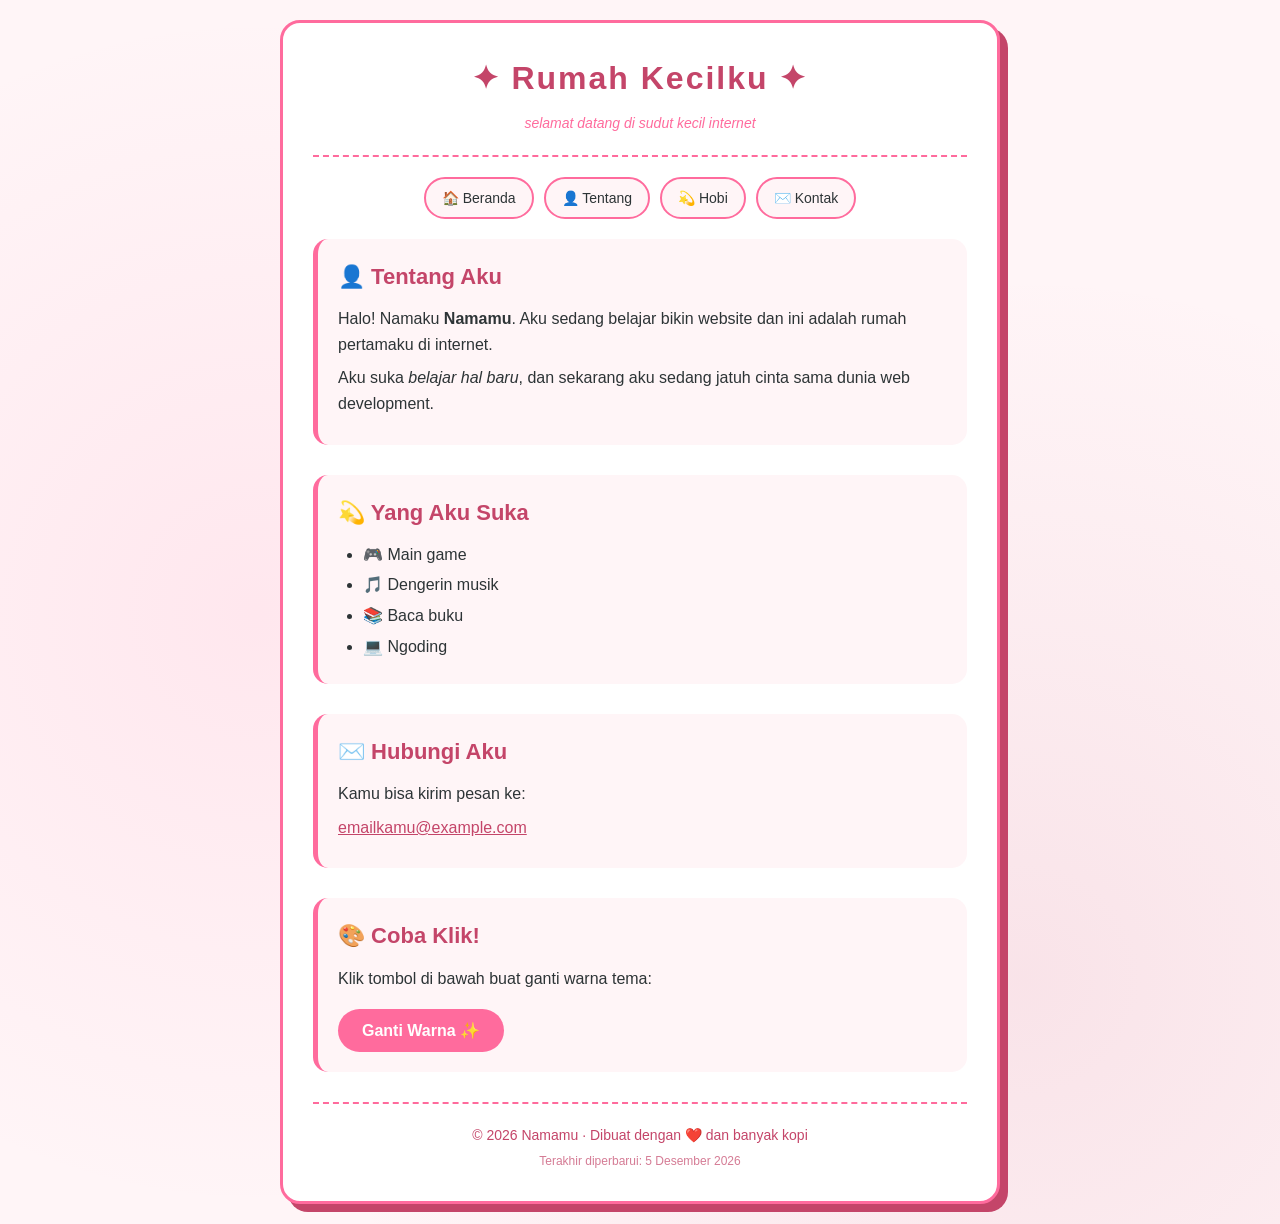
==== index.html @ 7c353a85 "Add files via upload" ====
<!DOCTYPE html>
<html lang="id">
<head>
    <meta charset="UTF-8">
    <meta name="viewport" content="width=device-width, initial-scale=1.0">
    <title>✦ Rumah Kecilku ✦</title>
    <link rel="stylesheet" href="style.css">
</head>
<body>

    <div class="container">

        <header>
            <h1>✦ Rumah Kecilku ✦</h1>
            <p class="tagline">selamat datang di sudut kecil internet</p>
        </header>

        <nav>
            <a href="index.html">🏠 Beranda</a>
            <a href="#tentang">👤 Tentang</a>
            <a href="#hobi">💫 Hobi</a>
            <a href="#kontak">✉️ Kontak</a>
        </nav>

        <main>

            <section id="tentang">
                <h2>👤 Tentang Aku</h2>
                <p>Halo! Namaku <strong>Namamu</strong>. Aku sedang belajar bikin website dan ini adalah rumah pertamaku di internet.</p>
                <p>Aku suka <em>belajar hal baru</em>, dan sekarang aku sedang jatuh cinta sama dunia web development.</p>
            </section>

            <section id="hobi">
                <h2>💫 Yang Aku Suka</h2>
                <ul>
                    <li>🎮 Main game</li>
                    <li>🎵 Dengerin musik</li>
                    <li>📚 Baca buku</li>
                    <li>💻 Ngoding</li>
                </ul>
            </section>

            <section id="kontak">
                <h2>✉️ Hubungi Aku</h2>
                <p>Kamu bisa kirim pesan ke:</p>
                <p><a href="mailto:emailkamu@example.com">emailkamu@example.com</a></p>
            </section>

            <section id="interaktif">
                <h2>🎨 Coba Klik!</h2>
                <p>Klik tombol di bawah buat ganti warna tema:</p>
                <button id="tombolWarna">Ganti Warna ✨</button>
            </section>

        </main>

        <footer>
            <p>&copy; 2026 Namamu · Dibuat dengan ❤️ dan banyak kopi</p>
            <p class="small">Terakhir diperbarui: <span id="tanggal"></span></p>
        </footer>

    </div>

    <script src="script.js"></script>
</body>
</html>
---- style.css ----
/* ===== RESET DASAR ===== */
* {
    margin: 0;
    padding: 0;
    box-sizing: border-box;
}

/* ===== VARIABEL WARNA ===== */
:root {
    --warna-utama: #ff6b9d;
    --warna-kedua: #c44569;
    --warna-bg: #fff5f7;
    --warna-teks: #2d3436;
    --warna-kartu: #ffffff;
}

/* ===== BODY ===== */
body {
    font-family: 'Segoe UI', Arial, sans-serif;
    background-color: var(--warna-bg);
    background-image: 
        radial-gradient(circle at 20% 50%, rgba(255, 107, 157, 0.1) 0%, transparent 50%),
        radial-gradient(circle at 80% 80%, rgba(196, 69, 105, 0.1) 0%, transparent 50%);
    color: var(--warna-teks);
    line-height: 1.6;
    min-height: 100vh;
    padding: 20px;
    transition: background-color 0.5s;
}

/* ===== CONTAINER ===== */
.container {
    max-width: 720px;
    margin: 0 auto;
    background-color: var(--warna-kartu);
    border: 3px solid var(--warna-utama);
    border-radius: 20px;
    padding: 30px;
    box-shadow: 8px 8px 0 var(--warna-kedua);
    transition: all 0.5s;
}

/* ===== HEADER ===== */
header {
    text-align: center;
    padding-bottom: 20px;
    border-bottom: 2px dashed var(--warna-utama);
}

header h1 {
    font-size: 32px;
    color: var(--warna-kedua);
    letter-spacing: 2px;
    margin-bottom: 8px;
}

.tagline {
    font-style: italic;
    color: var(--warna-utama);
    font-size: 14px;
}

/* ===== NAVIGASI ===== */
nav {
    display: flex;
    flex-wrap: wrap;
    justify-content: center;
    gap: 10px;
    padding: 20px 0;
}

nav a {
    text-decoration: none;
    color: var(--warna-teks);
    background-color: var(--warna-bg);
    padding: 8px 16px;
    border-radius: 999px;
    border: 2px solid var(--warna-utama);
    font-size: 14px;
    transition: all 0.2s;
}

nav a:hover {
    background-color: var(--warna-utama);
    color: white;
    transform: translateY(-2px);
}

/* ===== SECTION ===== */
section {
    margin-bottom: 30px;
    padding: 20px;
    background-color: var(--warna-bg);
    border-radius: 15px;
    border-left: 5px solid var(--warna-utama);
}

section h2 {
    color: var(--warna-kedua);
    margin-bottom: 12px;
    font-size: 22px;
}

section p {
    margin-bottom: 8px;
}

ul {
    margin-left: 25px;
    margin-top: 8px;
}

li {
    margin-bottom: 5px;
}

a {
    color: var(--warna-kedua);
}

/* ===== TOMBOL ===== */
button {
    background-color: var(--warna-utama);
    color: white;
    border: none;
    padding: 12px 24px;
    border-radius: 999px;
    font-size: 16px;
    font-weight: bold;
    cursor: pointer;
    transition: all 0.2s;
    margin-top: 10px;
}

button:hover {
    background-color: var(--warna-kedua);
    transform: scale(1.05);
}

button:active {
    transform: scale(0.95);
}

/* ===== FOOTER ===== */
footer {
    text-align: center;
    padding-top: 20px;
    border-top: 2px dashed var(--warna-utama);
    font-size: 14px;
    color: var(--warna-kedua);
}

.small {
    font-size: 12px;
    opacity: 0.7;
    margin-top: 5px;
}

/* ===== RESPONSIVE (HP) ===== */
@media (max-width: 600px) {
    .container {
        padding: 20px;
    }
    
    header h1 {
        font-size: 24px;
    }
    
    nav {
        gap: 6px;
    }
    
    nav a {
        font-size: 12px;
        padding: 6px 12px;
    }
}
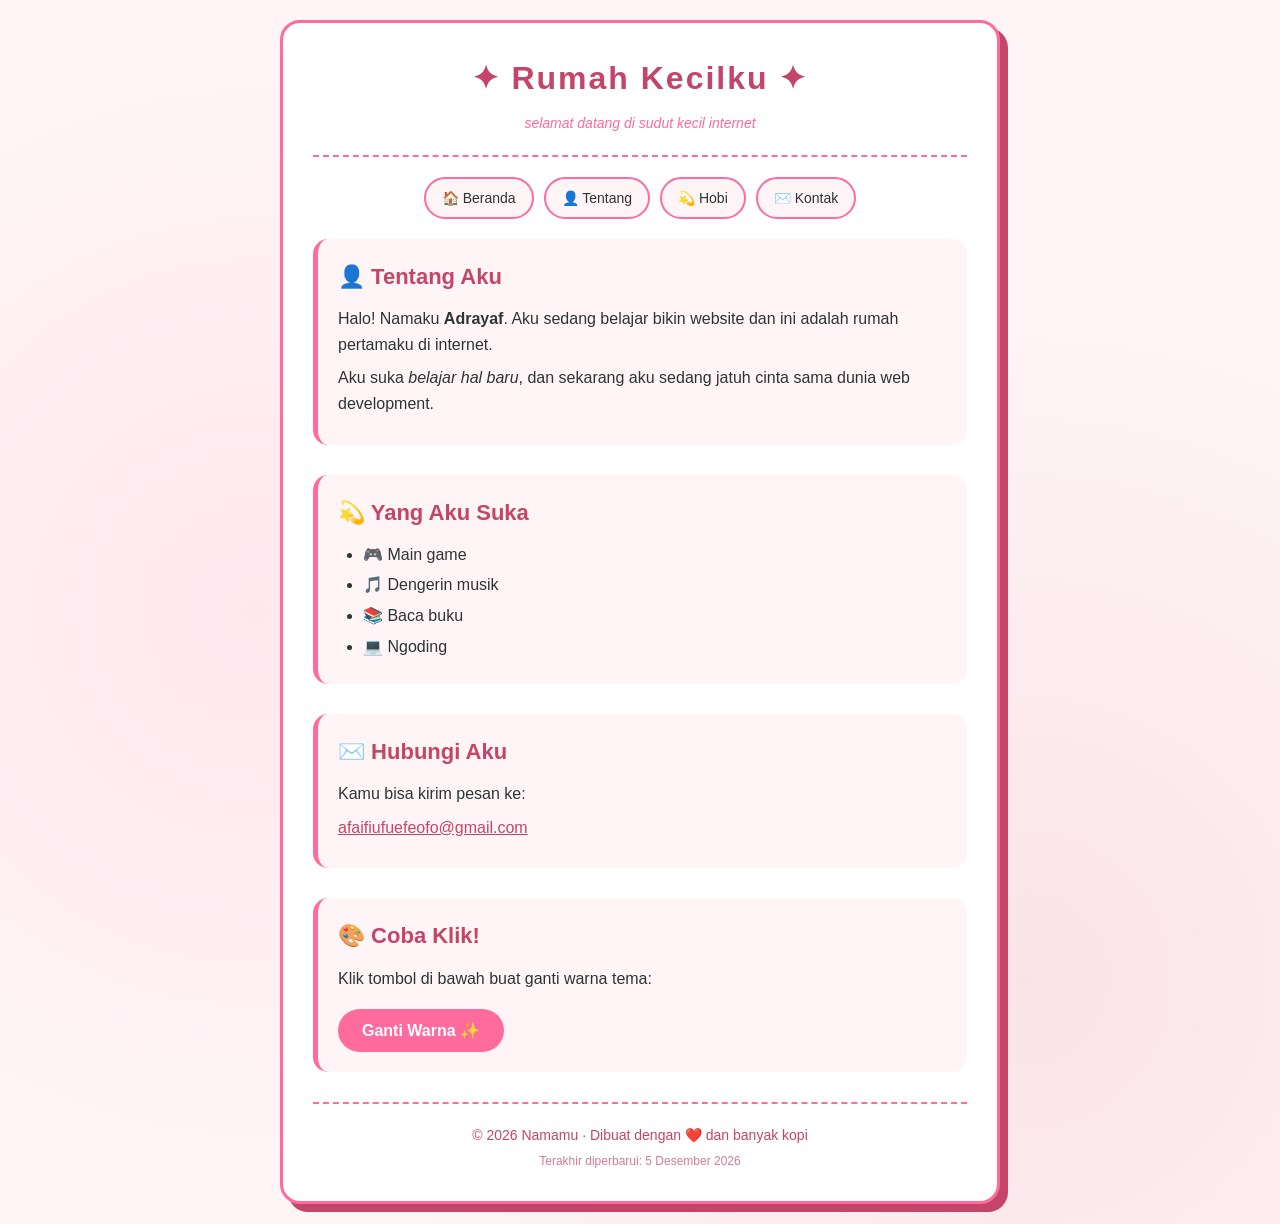
==== commit b593dffb: "Perbaiki index.html dan README.md" ====
--- a/index.html
+++ b/index.html
@@ -26,7 +26,7 @@
 
             <section id="tentang">
                 <h2>👤 Tentang Aku</h2>
-                <p>Halo! Namaku <strong>Namamu</strong>. Aku sedang belajar bikin website dan ini adalah rumah pertamaku di internet.</p>
+                <p>Halo! Namaku <strong>Adrayaf</strong>. Aku sedang belajar bikin website dan ini adalah rumah pertamaku di internet.</p>
                 <p>Aku suka <em>belajar hal baru</em>, dan sekarang aku sedang jatuh cinta sama dunia web development.</p>
             </section>
 
@@ -43,7 +43,7 @@
             <section id="kontak">
                 <h2>✉️ Hubungi Aku</h2>
                 <p>Kamu bisa kirim pesan ke:</p>
-                <p><a href="mailto:emailkamu@example.com">emailkamu@example.com</a></p>
+                <p><a href="mailto:emailkamu@example.com">afaifiufuefeofo@gmail.com</a></p>
             </section>
 
             <section id="interaktif">
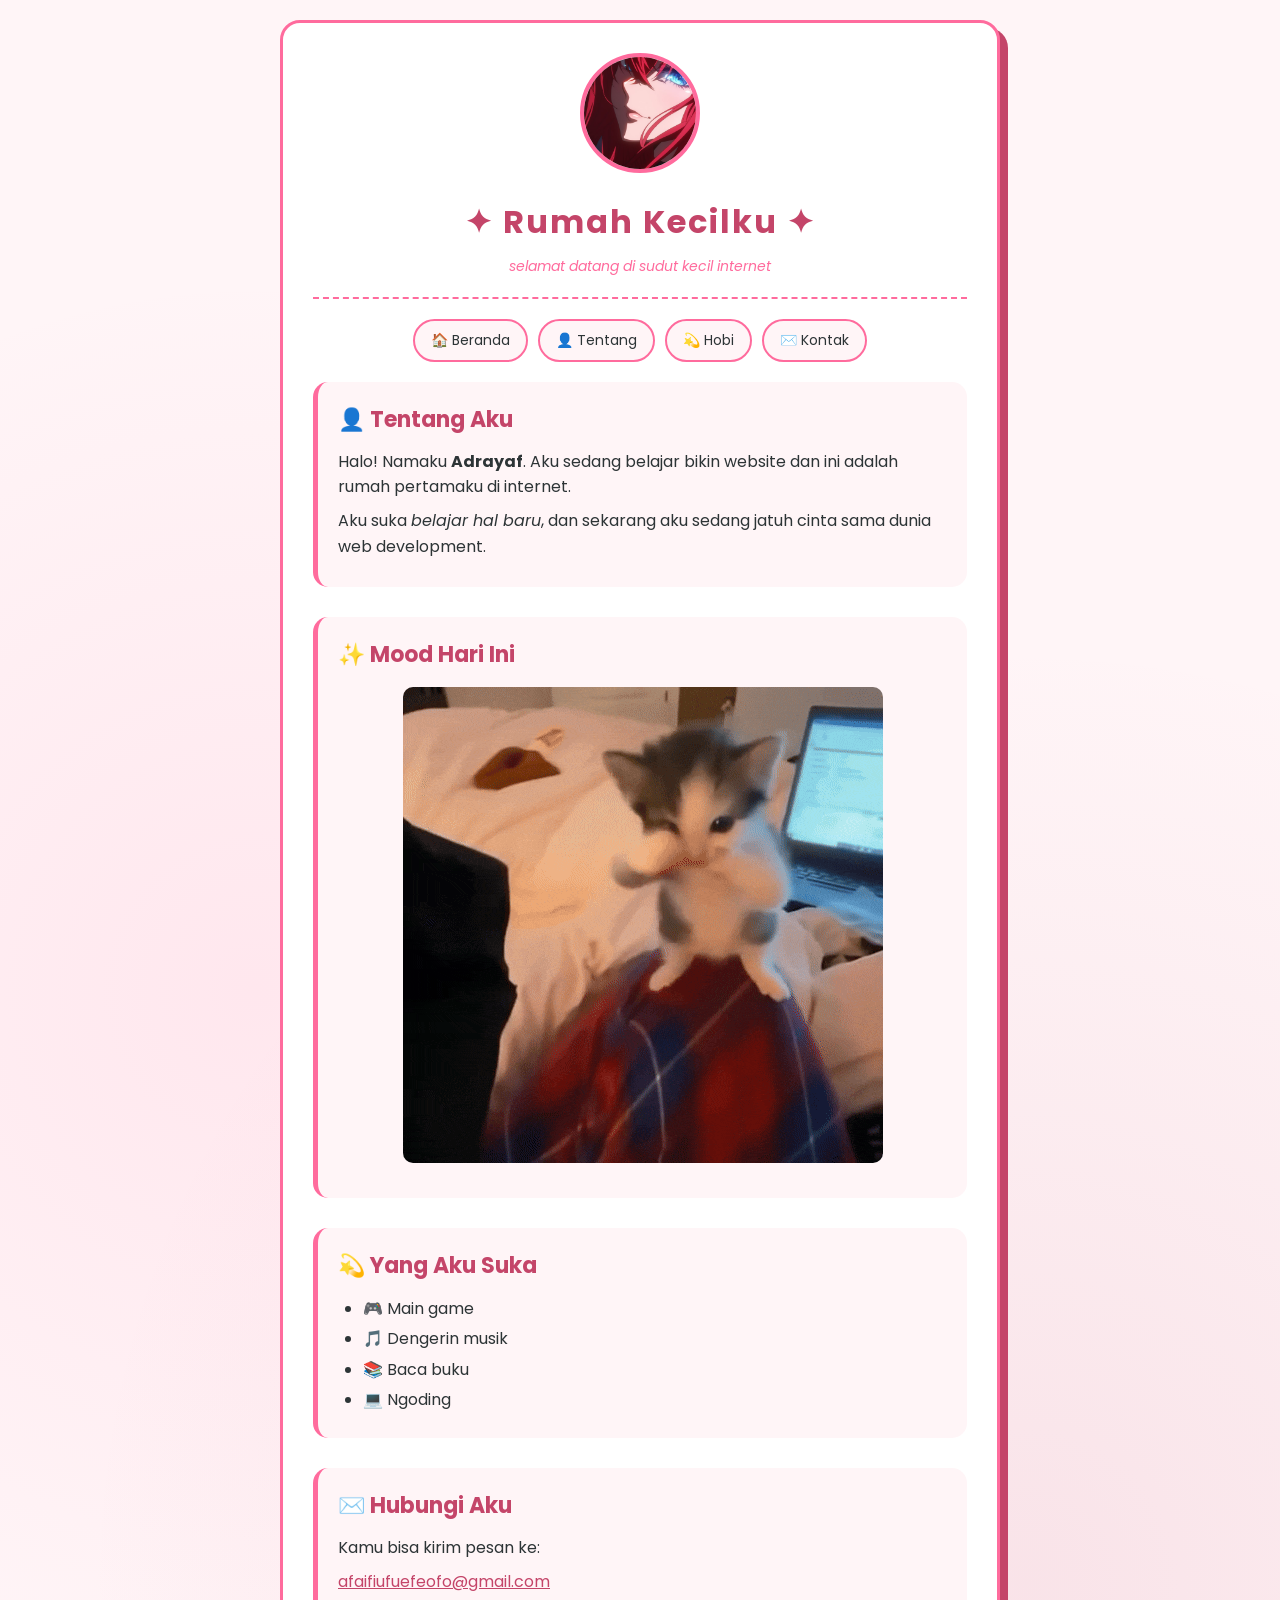
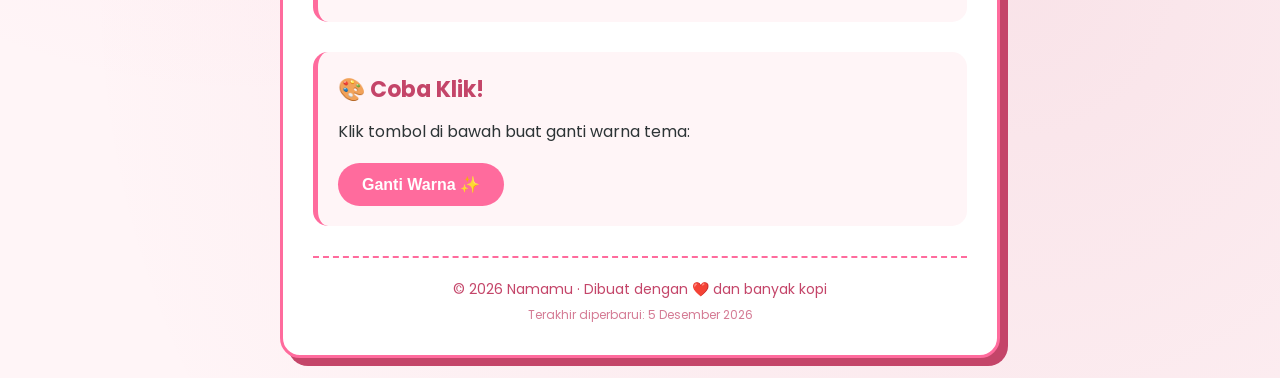
==== commit a2c70039: "Tambah foto profil, GIF, font Poppins, favicon, dan animasi" ====
--- a/index.html
+++ b/index.html
@@ -4,6 +4,10 @@
     <meta charset="UTF-8">
     <meta name="viewport" content="width=device-width, initial-scale=1.0">
     <title>✦ Rumah Kecilku ✦</title>
+    <link rel="preconnect" href="https://fonts.googleapis.com">
+    <link rel="preconnect" href="https://fonts.gstatic.com" crossorigin>
+    <link href="https://fonts.googleapis.com/css2?family=Poppins:wght@400;600;700&display=swap" rel="stylesheet">
+    <link rel="icon" type="image/png" href="favicon.png">
     <link rel="stylesheet" href="style.css">
 </head>
 <body>
@@ -11,6 +15,7 @@
     <div class="container">
 
         <header>
+            <img src="images/profile.jpg" alt="Foto profilku" class="profile-img">
             <h1>✦ Rumah Kecilku ✦</h1>
             <p class="tagline">selamat datang di sudut kecil internet</p>
         </header>
@@ -30,6 +35,11 @@
                 <p>Aku suka <em>belajar hal baru</em>, dan sekarang aku sedang jatuh cinta sama dunia web development.</p>
             </section>
 
+            <section id="gif">
+                <h2>✨ Mood Hari Ini</h2>
+                <img src="images/welcome.gif" alt="GIF selamat datang" class="gif-img">
+            </section>
+
             <section id="hobi">
                 <h2>💫 Yang Aku Suka</h2>
                 <ul>
@@ -43,7 +53,7 @@
             <section id="kontak">
                 <h2>✉️ Hubungi Aku</h2>
                 <p>Kamu bisa kirim pesan ke:</p>
-                <p><a href="mailto:emailkamu@example.com">afaifiufuefeofo@gmail.com</a></p>
+                <p><a href="mailto:afaifiufuefeofo@gmail.com">afaifiufuefeofo@gmail.com</a></p>
             </section>
 
             <section id="interaktif">
--- a/style.css
+++ b/style.css
@@ -16,7 +16,7 @@
 
 /* ===== BODY ===== */
 body {
-    font-family: 'Segoe UI', Arial, sans-serif;
+    font-family: 'Poppins', Arial, sans-serif;
     background-color: var(--warna-bg);
     background-image: 
         radial-gradient(circle at 20% 50%, rgba(255, 107, 157, 0.1) 0%, transparent 50%),
@@ -47,6 +47,20 @@
     border-bottom: 2px dashed var(--warna-utama);
 }
 
+.profile-img {
+    width: 120px;
+    height: 120px;
+    border-radius: 50%;
+    object-fit: cover;
+    border: 4px solid var(--warna-utama);
+    margin-bottom: 15px;
+    transition: transform 0.3s;
+}
+
+.profile-img:hover {
+    transform: scale(1.1) rotate(5deg);
+}
+
 header h1 {
     font-size: 32px;
     color: var(--warna-kedua);
@@ -58,6 +72,14 @@
     font-style: italic;
     color: var(--warna-utama);
     font-size: 14px;
+}
+
+.gif-img {
+    max-width: 100%;
+    height: auto;
+    border-radius: 10px;
+    display: block;
+    margin: 15px auto;
 }
 
 /* ===== NAVIGASI ===== */
@@ -156,6 +178,26 @@
     margin-top: 5px;
 }
 
+@keyframes fadeInUp {
+    from {
+        opacity: 0;
+        transform: translateY(20px);
+    }
+    to {
+        opacity: 1;
+        transform: translateY(0);
+    }
+}
+
+section {
+    animation: fadeInUp 0.6s ease-out backwards;
+}
+
+section:nth-child(1) { animation-delay: 0.1s; }
+section:nth-child(2) { animation-delay: 0.2s; }
+section:nth-child(3) { animation-delay: 0.3s; }
+section:nth-child(4) { animation-delay: 0.4s; }
+
 /* ===== RESPONSIVE (HP) ===== */
 @media (max-width: 600px) {
     .container {
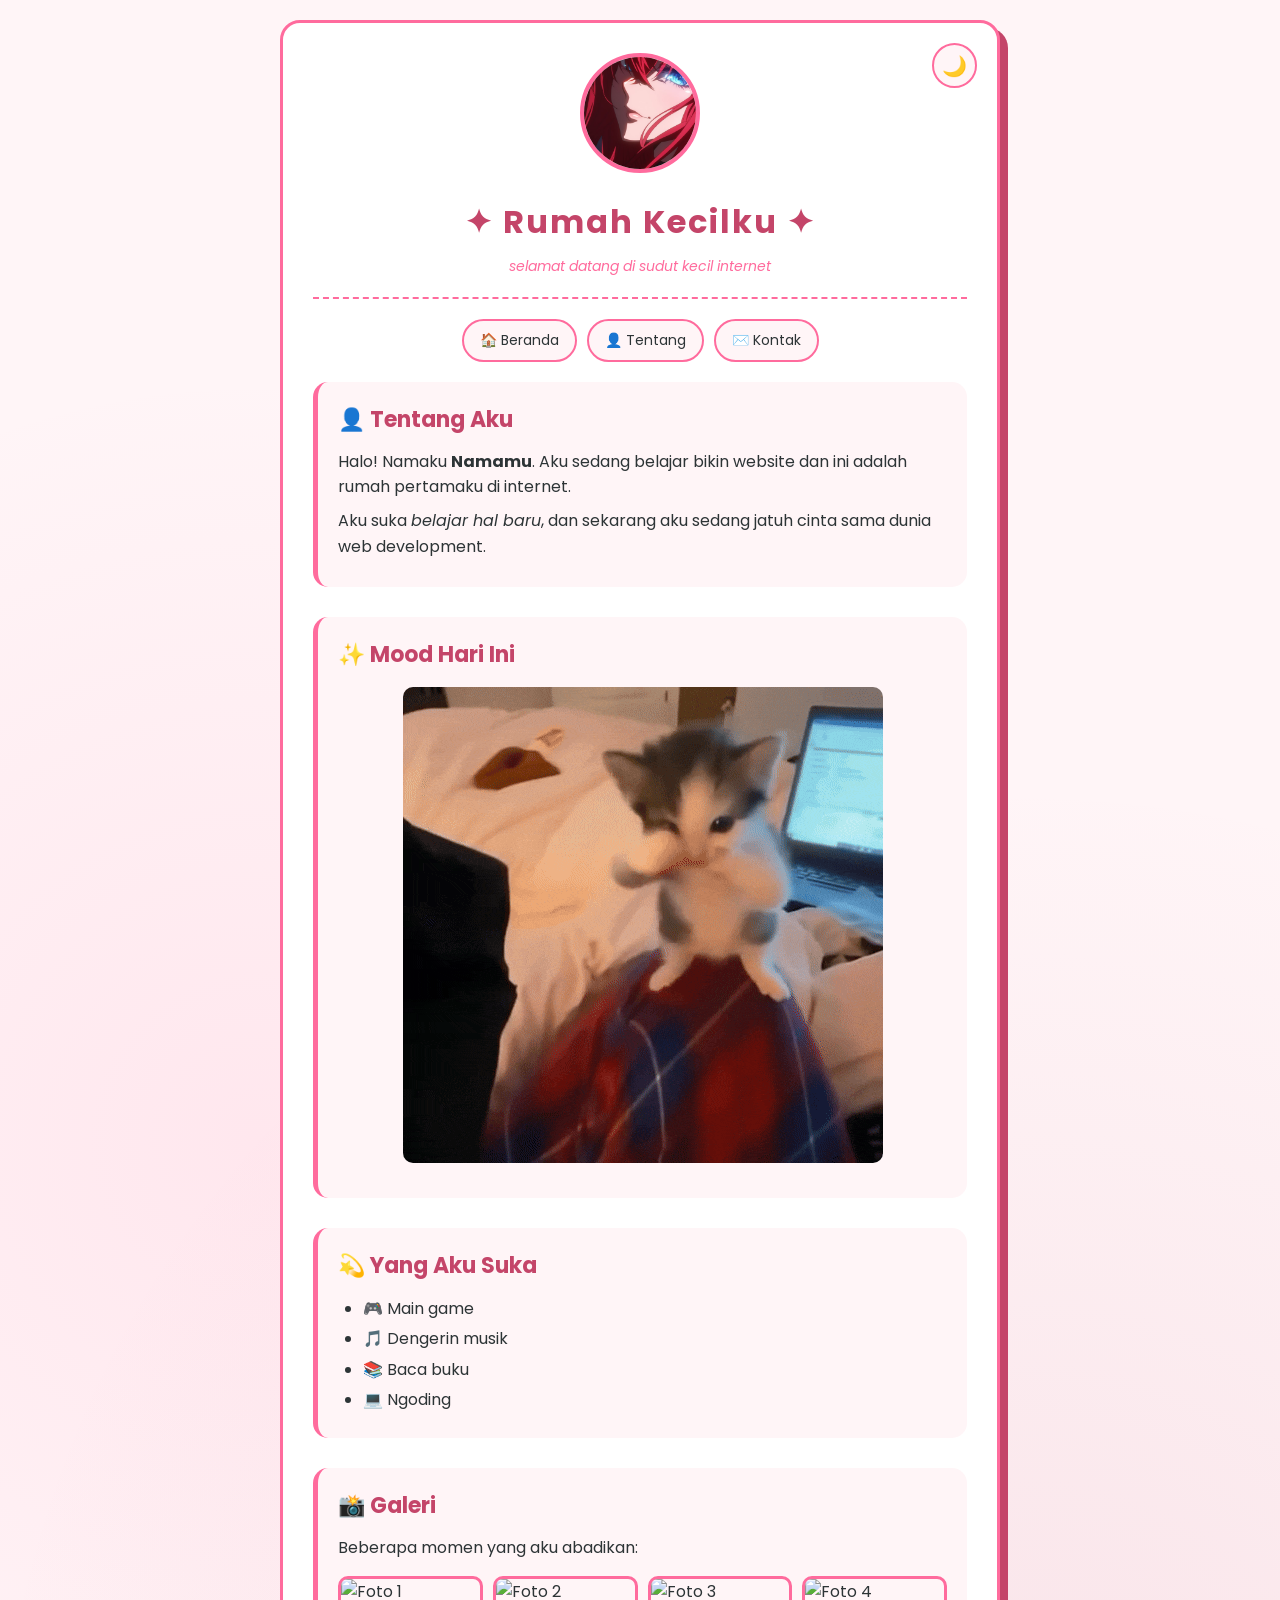
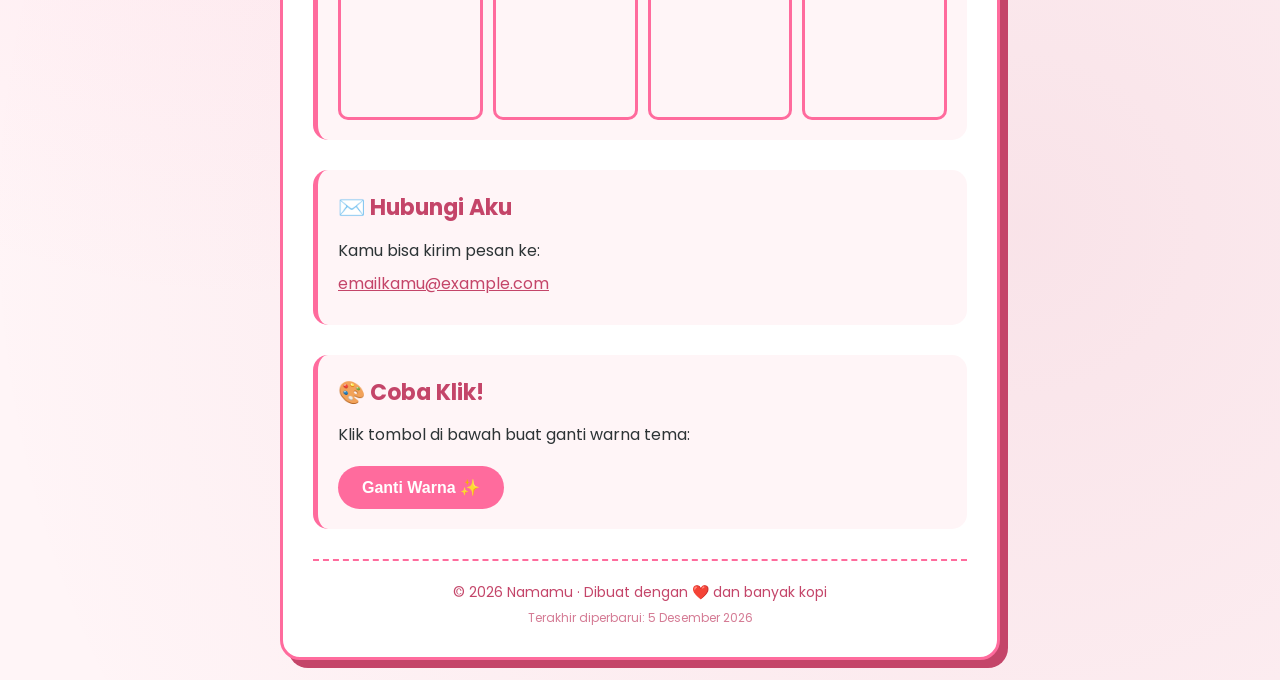
==== commit cc10d0c6: "Tambah about, contact, dan update pada html css js" ====
--- a/index.html
+++ b/index.html
@@ -4,9 +4,11 @@
     <meta charset="UTF-8">
     <meta name="viewport" content="width=device-width, initial-scale=1.0">
     <title>✦ Rumah Kecilku ✦</title>
+
     <link rel="preconnect" href="https://fonts.googleapis.com">
     <link rel="preconnect" href="https://fonts.gstatic.com" crossorigin>
     <link href="https://fonts.googleapis.com/css2?family=Poppins:wght@400;600;700&display=swap" rel="stylesheet">
+
     <link rel="icon" type="image/png" href="favicon.png">
     <link rel="stylesheet" href="style.css">
 </head>
@@ -15,6 +17,7 @@
     <div class="container">
 
         <header>
+            <button id="tombolTema" class="tombol-tema" aria-label="Ganti tema">🌙</button>
             <img src="images/profile.jpg" alt="Foto profilku" class="profile-img">
             <h1>✦ Rumah Kecilku ✦</h1>
             <p class="tagline">selamat datang di sudut kecil internet</p>
@@ -22,16 +25,15 @@
 
         <nav>
             <a href="index.html">🏠 Beranda</a>
-            <a href="#tentang">👤 Tentang</a>
-            <a href="#hobi">💫 Hobi</a>
-            <a href="#kontak">✉️ Kontak</a>
+            <a href="about.html">👤 Tentang</a>
+            <a href="contact.html">✉️ Kontak</a>
         </nav>
 
         <main>
 
             <section id="tentang">
                 <h2>👤 Tentang Aku</h2>
-                <p>Halo! Namaku <strong>Adrayaf</strong>. Aku sedang belajar bikin website dan ini adalah rumah pertamaku di internet.</p>
+                <p>Halo! Namaku <strong>Namamu</strong>. Aku sedang belajar bikin website dan ini adalah rumah pertamaku di internet.</p>
                 <p>Aku suka <em>belajar hal baru</em>, dan sekarang aku sedang jatuh cinta sama dunia web development.</p>
             </section>
 
@@ -50,10 +52,21 @@
                 </ul>
             </section>
 
+            <section id="galeri">
+                <h2>📸 Galeri</h2>
+                <p>Beberapa momen yang aku abadikan:</p>
+                <div class="galeri-grid">
+                    <img src="images/galeri/foto1.jpg" alt="Foto 1" class="galeri-item">
+                    <img src="images/galeri/foto2.jpg" alt="Foto 2" class="galeri-item">
+                    <img src="images/galeri/foto3.jpg" alt="Foto 3" class="galeri-item">
+                    <img src="images/galeri/foto4.jpg" alt="Foto 4" class="galeri-item">
+                </div>
+            </section>
+
             <section id="kontak">
                 <h2>✉️ Hubungi Aku</h2>
                 <p>Kamu bisa kirim pesan ke:</p>
-                <p><a href="mailto:afaifiufuefeofo@gmail.com">afaifiufuefeofo@gmail.com</a></p>
+                <p><a href="mailto:emailkamu@example.com">emailkamu@example.com</a></p>
             </section>
 
             <section id="interaktif">
--- a/style.css
+++ b/style.css
@@ -14,18 +14,45 @@
     --warna-kartu: #ffffff;
 }
 
+/* ===== ANIMASI ===== */
+@keyframes fadeInUp {
+    from {
+        opacity: 0;
+        transform: translateY(20px);
+    }
+    to {
+        opacity: 1;
+        transform: translateY(0);
+    }
+}
+
 /* ===== BODY ===== */
 body {
     font-family: 'Poppins', Arial, sans-serif;
     background-color: var(--warna-bg);
-    background-image: 
+    background-image:
         radial-gradient(circle at 20% 50%, rgba(255, 107, 157, 0.1) 0%, transparent 50%),
         radial-gradient(circle at 80% 80%, rgba(196, 69, 105, 0.1) 0%, transparent 50%);
     color: var(--warna-teks);
     line-height: 1.6;
     min-height: 100vh;
     padding: 20px;
-    transition: background-color 0.5s;
+    transition: background-color 0.5s, color 0.5s;
+}
+
+/* ===== DARK MODE ===== */
+body.dark-mode {
+    --warna-utama: #ff6b9d;
+    --warna-kedua: #ff8fb3;
+    --warna-bg: #1a1a2e;
+    --warna-teks: #eaeaea;
+    --warna-kartu: #16213e;
+}
+
+body.dark-mode {
+    background-image:
+        radial-gradient(circle at 20% 50%, rgba(255, 107, 157, 0.15) 0%, transparent 50%),
+        radial-gradient(circle at 80% 80%, rgba(196, 69, 105, 0.15) 0%, transparent 50%);
 }
 
 /* ===== CONTAINER ===== */
@@ -38,6 +65,7 @@
     padding: 30px;
     box-shadow: 8px 8px 0 var(--warna-kedua);
     transition: all 0.5s;
+    position: relative;
 }
 
 /* ===== HEADER ===== */
@@ -74,6 +102,32 @@
     font-size: 14px;
 }
 
+/* ===== TOMBOL TEMA ===== */
+.tombol-tema {
+    position: absolute;
+    top: 20px;
+    right: 20px;
+    width: 45px;
+    height: 45px;
+    border-radius: 50%;
+    border: 2px solid var(--warna-utama);
+    background-color: var(--warna-bg);
+    font-size: 20px;
+    cursor: pointer;
+    padding: 0;
+    margin: 0;
+    transition: all 0.3s;
+    display: flex;
+    align-items: center;
+    justify-content: center;
+}
+
+.tombol-tema:hover {
+    transform: rotate(20deg) scale(1.1);
+    background-color: var(--warna-utama);
+}
+
+/* ===== GIF ===== */
 .gif-img {
     max-width: 100%;
     height: auto;
@@ -115,6 +169,7 @@
     background-color: var(--warna-bg);
     border-radius: 15px;
     border-left: 5px solid var(--warna-utama);
+    animation: fadeInUp 0.6s ease-out backwards;
 }
 
 section h2 {
@@ -126,6 +181,13 @@
 section p {
     margin-bottom: 8px;
 }
+
+section:nth-child(1) { animation-delay: 0.1s; }
+section:nth-child(2) { animation-delay: 0.2s; }
+section:nth-child(3) { animation-delay: 0.3s; }
+section:nth-child(4) { animation-delay: 0.4s; }
+section:nth-child(5) { animation-delay: 0.5s; }
+section:nth-child(6) { animation-delay: 0.6s; }
 
 ul {
     margin-left: 25px;
@@ -138,6 +200,31 @@
 
 a {
     color: var(--warna-kedua);
+}
+
+/* ===== GALERI ===== */
+.galeri-grid {
+    display: grid;
+    grid-template-columns: repeat(auto-fit, minmax(140px, 1fr));
+    gap: 10px;
+    margin-top: 15px;
+}
+
+.galeri-item {
+    width: 100%;
+    aspect-ratio: 1 / 1;
+    object-fit: cover;
+    border-radius: 10px;
+    border: 3px solid var(--warna-utama);
+    cursor: pointer;
+    transition: all 0.3s;
+}
+
+.galeri-item:hover {
+    transform: scale(1.05) rotate(-2deg);
+    border-color: var(--warna-kedua);
+    box-shadow: 0 5px 15px rgba(0, 0, 0, 0.2);
+    z-index: 1;
 }
 
 /* ===== TOMBOL ===== */
@@ -178,42 +265,30 @@
     margin-top: 5px;
 }
 
-@keyframes fadeInUp {
-    from {
-        opacity: 0;
-        transform: translateY(20px);
-    }
-    to {
-        opacity: 1;
-        transform: translateY(0);
-    }
-}
-
-section {
-    animation: fadeInUp 0.6s ease-out backwards;
-}
-
-section:nth-child(1) { animation-delay: 0.1s; }
-section:nth-child(2) { animation-delay: 0.2s; }
-section:nth-child(3) { animation-delay: 0.3s; }
-section:nth-child(4) { animation-delay: 0.4s; }
-
 /* ===== RESPONSIVE (HP) ===== */
 @media (max-width: 600px) {
     .container {
         padding: 20px;
     }
-    
+
     header h1 {
         font-size: 24px;
     }
-    
+
     nav {
         gap: 6px;
     }
-    
+
     nav a {
         font-size: 12px;
         padding: 6px 12px;
     }
+
+    .tombol-tema {
+        top: 10px;
+        right: 10px;
+        width: 38px;
+        height: 38px;
+        font-size: 16px;
+    }
 }
